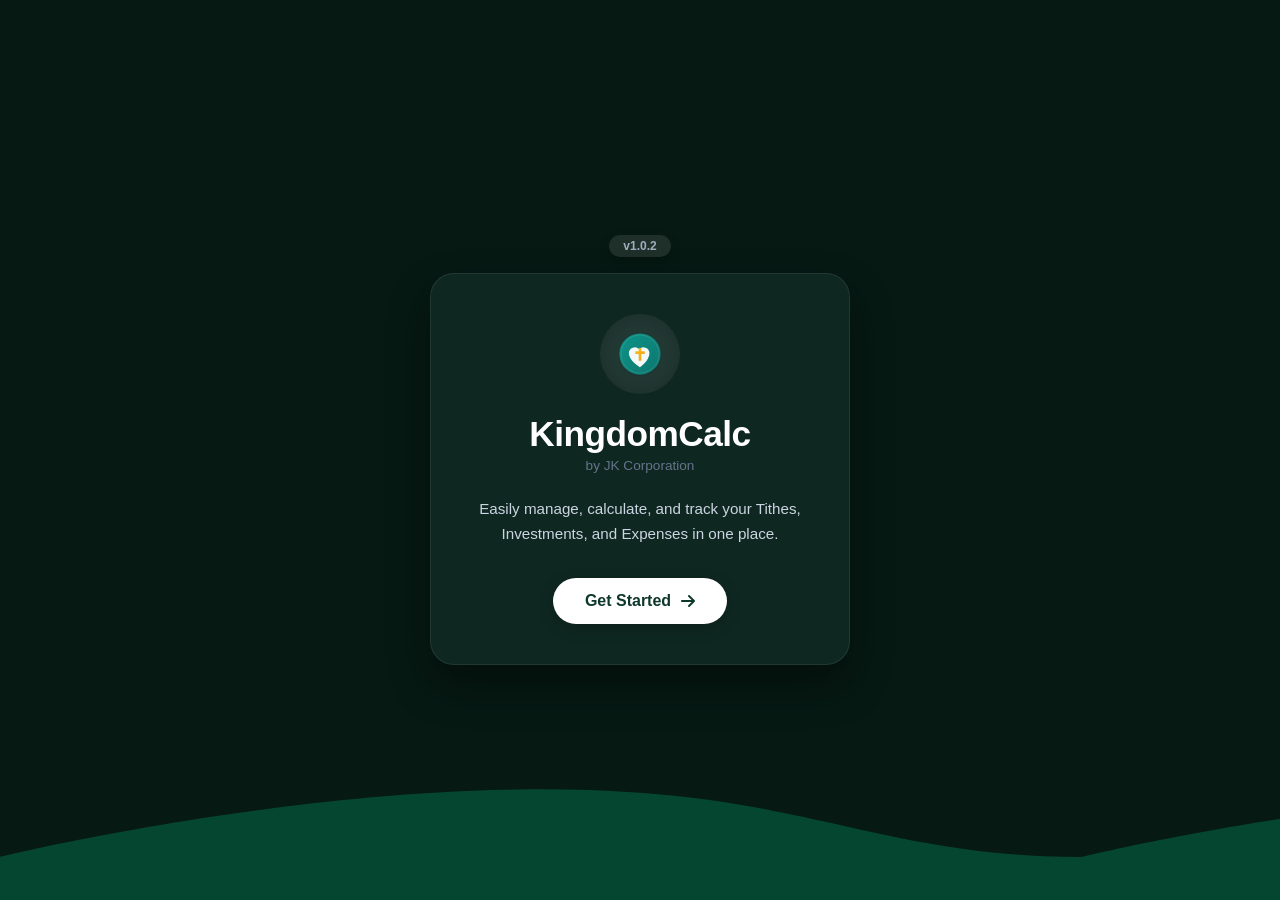
==== intro.html @ 7b2a69f5 "Add files via upload" ====
<!DOCTYPE html>
<html lang="en">
<head>
    <meta charset="UTF-8">
    <meta name="viewport" content="width=device-width, initial-scale=1.0">
    <title>Welcome to KingdomCalc</title>
    <link rel="icon" type="image/svg+xml" href="logo.svg">
    <link rel="stylesheet" href="https://cdnjs.cloudflare.com/ajax/libs/font-awesome/6.4.0/css/all.min.css">
    <link rel="stylesheet" href="css/intro.css">
</head>
<body>

    <div class="intro-container">
        <!-- Wrapper para sa version tag at card -->
        <div class="intro-card-wrapper">
            
            <!-- 1. Version tag sa TAAS ng card -->
            <div class="top-version-tag" id="versionTag">v1.0.2</div>

            <!-- 2. Ang Mismong Card Box -->
            <div class="intro-card">
                <div class="intro-logo-wrapper">
                    <img src="logo.svg" alt="KingdomCalc Logo" class="intro-logo">
                </div>
                
                <h1 class="intro-title">KingdomCalc</h1>
                <p class="intro-subtitle">by JK Corporation</p>
                
                <p class="intro-description">
                    Easily manage, calculate, and track your Tithes, Investments, and Expenses in one place.
                </p>
                
                <button id="getStartedBtn" class="intro-btn">
                    Get Started <i class="fa-solid fa-arrow-right"></i>
                </button>
            </div>

        </div>
    </div>

    <script>
        document.getElementById("getStartedBtn").addEventListener("click", function() {
            sessionStorage.setItem("hasSeenIntro", "true");
            window.location.href = "login.html"; // Papuntang Login Screen
        });

        // --- 5-CLICK ADMIN ACCESS LOGIC ---
        let versionClickCount = 0;
        let clickTimer = null;

        document.getElementById("versionTag").addEventListener("click", function() {
            versionClickCount++;

            clearTimeout(clickTimer);
            clickTimer = setTimeout(() => {
                versionClickCount = 0;
            }, 2500);

            if (versionClickCount === 5) {
                versionClickCount = 0;
                window.location.href = "admin.html"; // Papuntang Admin Page
            }
        });
    </script>

    <div class="ocean">
        <div class="wave"></div>
        <div class="wave"></div>
    </div>
</body>
</html>
---- css/intro.css ----
/* ==========================================
   KingdomCalc - Intro Page Styles
   ========================================== */

* {
    margin: 0;
    padding: 0;
    box-sizing: border-box;
    font-family: 'Segoe UI', -apple-system, BlinkMacSystemFont, Roboto, Oxygen, Ubuntu, Cantarell, sans-serif;
}

body {
    background-color: #061913;
    color: #ffffff;
    min-height: 100vh;
    display: flex;
    justify-content: center;
    align-items: center;
    overflow: hidden;
    position: relative;
}

/* Base Container */
.intro-container {
    display: flex;
    justify-content: center;
    align-items: center;
    width: 100%;
    min-height: 100vh;
    padding: 20px;
    z-index: 10;
    position: relative;
}

/* Card Wrapper - Para pantay at maayos ang salansan pababa */
.intro-card-wrapper {
    display: flex;
    flex-direction: column;
    align-items: center;
    gap: 16px;
    width: 100%;
    max-width: 420px;
}

/* Top Version Tag Style (May entrance & hover animation) */
.top-version-tag {
    background: rgba(255, 255, 255, 0.1);
    color: #a0aec0;
    padding: 4px 14px;
    border-radius: 12px;
    font-size: 0.75rem;
    font-weight: 600;
    cursor: pointer;
    user-select: none;
    transition: all 0.25s ease;
    position: static !important;
    margin: 0 !important;
    
    /* Animation sa pag-appear */
    animation: fadeInDown 0.8s ease-out forwards;
    box-shadow: 0 4px 12px rgba(0, 0, 0, 0.15);
}

.top-version-tag:hover {
    background: rgba(255, 255, 255, 0.2);
    color: #ffffff;
    transform: translateY(-2px);
    box-shadow: 0 6px 16px rgba(0, 0, 0, 0.25);
}

.top-version-tag:active {
    transform: translateY(0) scale(0.95);
}

/* Intro Main Card (May opening pop animation) */
.intro-card {
    background: rgba(18, 43, 37, 0.85);
    border: 1px solid rgba(255, 255, 255, 0.08);
    border-radius: 24px;
    padding: 40px 30px;
    text-align: center;
    width: 100%;
    box-shadow: 0 20px 40px rgba(0, 0, 0, 0.4);
    backdrop-filter: blur(12px);
    display: flex;
    flex-direction: column;
    align-items: center;
    
    /* Animation sa pag-open ng intro page */
    animation: fadeInUp 0.8s ease-out forwards;
}

/* Logo Wrapper */
.intro-logo-wrapper {
    width: 80px;
    height: 80px;
    background: rgba(255, 255, 255, 0.08);
    border-radius: 50%;
    display: flex;
    justify-content: center;
    align-items: center;
    margin-bottom: 20px;
    box-shadow: inset 0 0 15px rgba(0, 0, 0, 0.2);
}

.intro-logo {
    width: 44px;
    height: 44px;
}

/* Typography */
.intro-title {
    font-size: 2.2rem;
    font-weight: 800;
    letter-spacing: -0.5px;
    color: #ffffff;
    margin-bottom: 4px;
}

.intro-subtitle {
    font-size: 0.85rem;
    color: #64748b;
    margin-bottom: 24px;
    font-weight: 500;
}

.intro-description {
    font-size: 0.95rem;
    color: #cbd5e1;
    line-height: 1.6;
    margin-bottom: 32px;
}

/* Primary Button */
.intro-btn {
    background: #ffffff;
    color: #0f382c;
    border: none;
    padding: 14px 32px;
    border-radius: 30px;
    font-size: 1rem;
    font-weight: 700;
    cursor: pointer;
    display: inline-flex;
    align-items: center;
    gap: 10px;
    transition: all 0.2s ease;
    box-shadow: 0 4px 15px rgba(0, 0, 0, 0.2);
}

.intro-btn:hover {
    background: #e2e8f0;
    transform: translateY(-2px);
    box-shadow: 0 6px 20px rgba(0, 0, 0, 0.3);
}

.intro-btn:active {
    transform: translateY(0);
}

/* Page Opening Animations */
@keyframes fadeInUp {
    from {
        opacity: 0;
        transform: translateY(30px) scale(0.97);
    }
    to {
        opacity: 1;
        transform: translateY(0) scale(1);
    }
}

@keyframes fadeInDown {
    from {
        opacity: 0;
        transform: translateY(-20px);
    }
    to {
        opacity: 1;
        transform: translateY(0);
    }
}

/* Background Ocean Wave Animation */
.ocean {
    height: 120px;
    width: 100%;
    position: absolute;
    bottom: 0;
    left: 0;
    right: 0;
    overflow: hidden;
    z-index: 1;
    opacity: 0.25;
    pointer-events: none;
}

.wave {
    background: url('data:image/svg+xml;utf8,<svg xmlns="http://www.w3.org/2000/svg" viewBox="0 0 800 88.7"><path d="M800 56.9c-155.5 0-204.9-50-400-50S0 56.9 0 56.9V88.7h800v-31.8z" fill="%2300d284"/></svg>');
    position: absolute;
    top: 0;
    width: 200%;
    height: 100%;
    animation: wave 12s linear infinite;
    transform: translate3d(0, 0, 0);
}

.wave:nth-of-type(2) {
    top: 10px;
    animation: wave 18s linear infinite reverse;
    opacity: 0.5;
}

@keyframes wave {
    0% { transform: translateX(0); }
    100% { transform: translateX(-50%); }
}
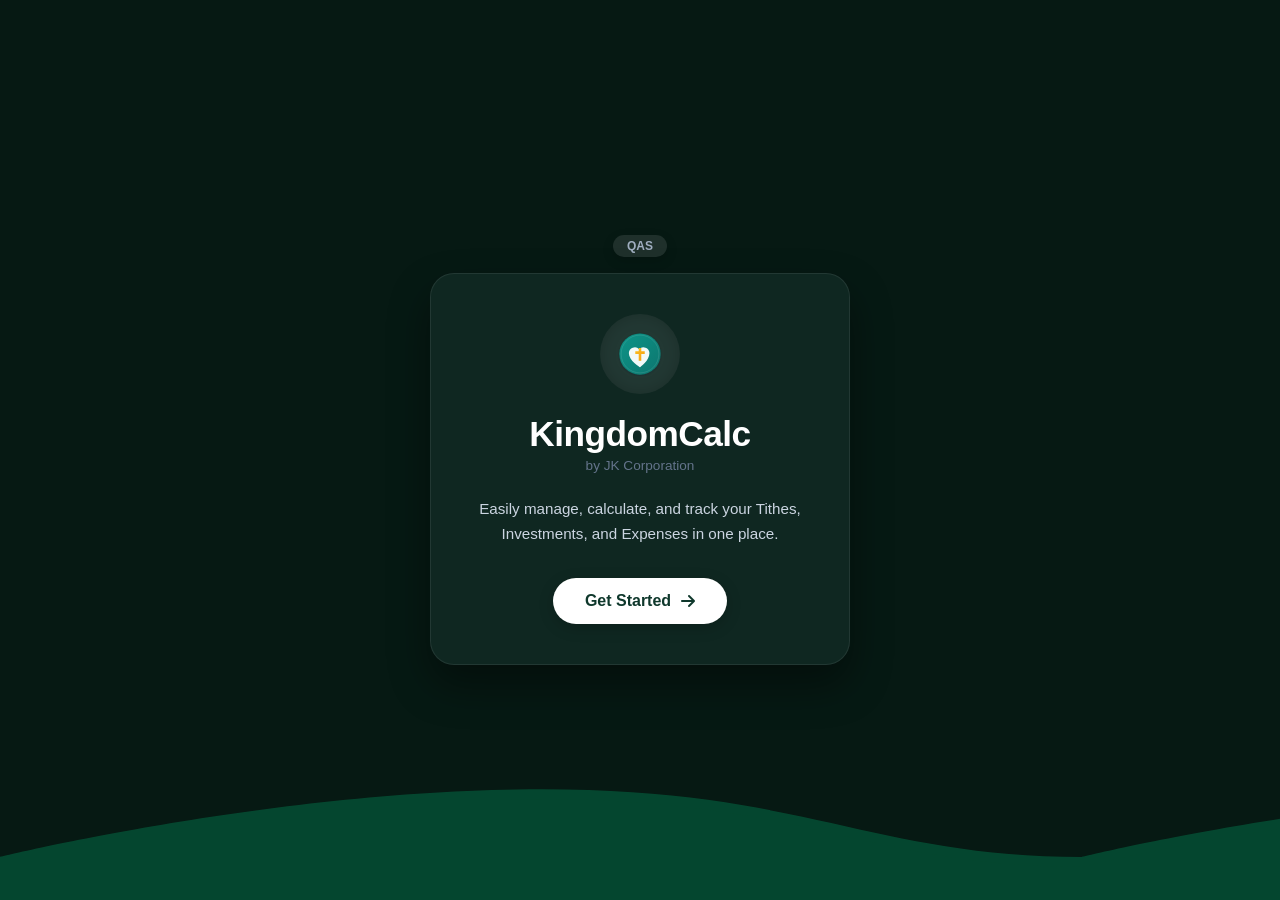
==== commit e11bec7a: "Change version tag in intro.html Updated version tag from 'v1.0.2' to 'QAS'." ====
--- a/intro.html
+++ b/intro.html
@@ -15,7 +15,7 @@
         <div class="intro-card-wrapper">
             
             <!-- 1. Version tag sa TAAS ng card -->
-            <div class="top-version-tag" id="versionTag">v1.0.2</div>
+            <div class="top-version-tag" id="versionTag">QAS</div>
 
             <!-- 2. Ang Mismong Card Box -->
             <div class="intro-card">
@@ -68,4 +68,4 @@
         <div class="wave"></div>
     </div>
 </body>
-</html>+</html>
